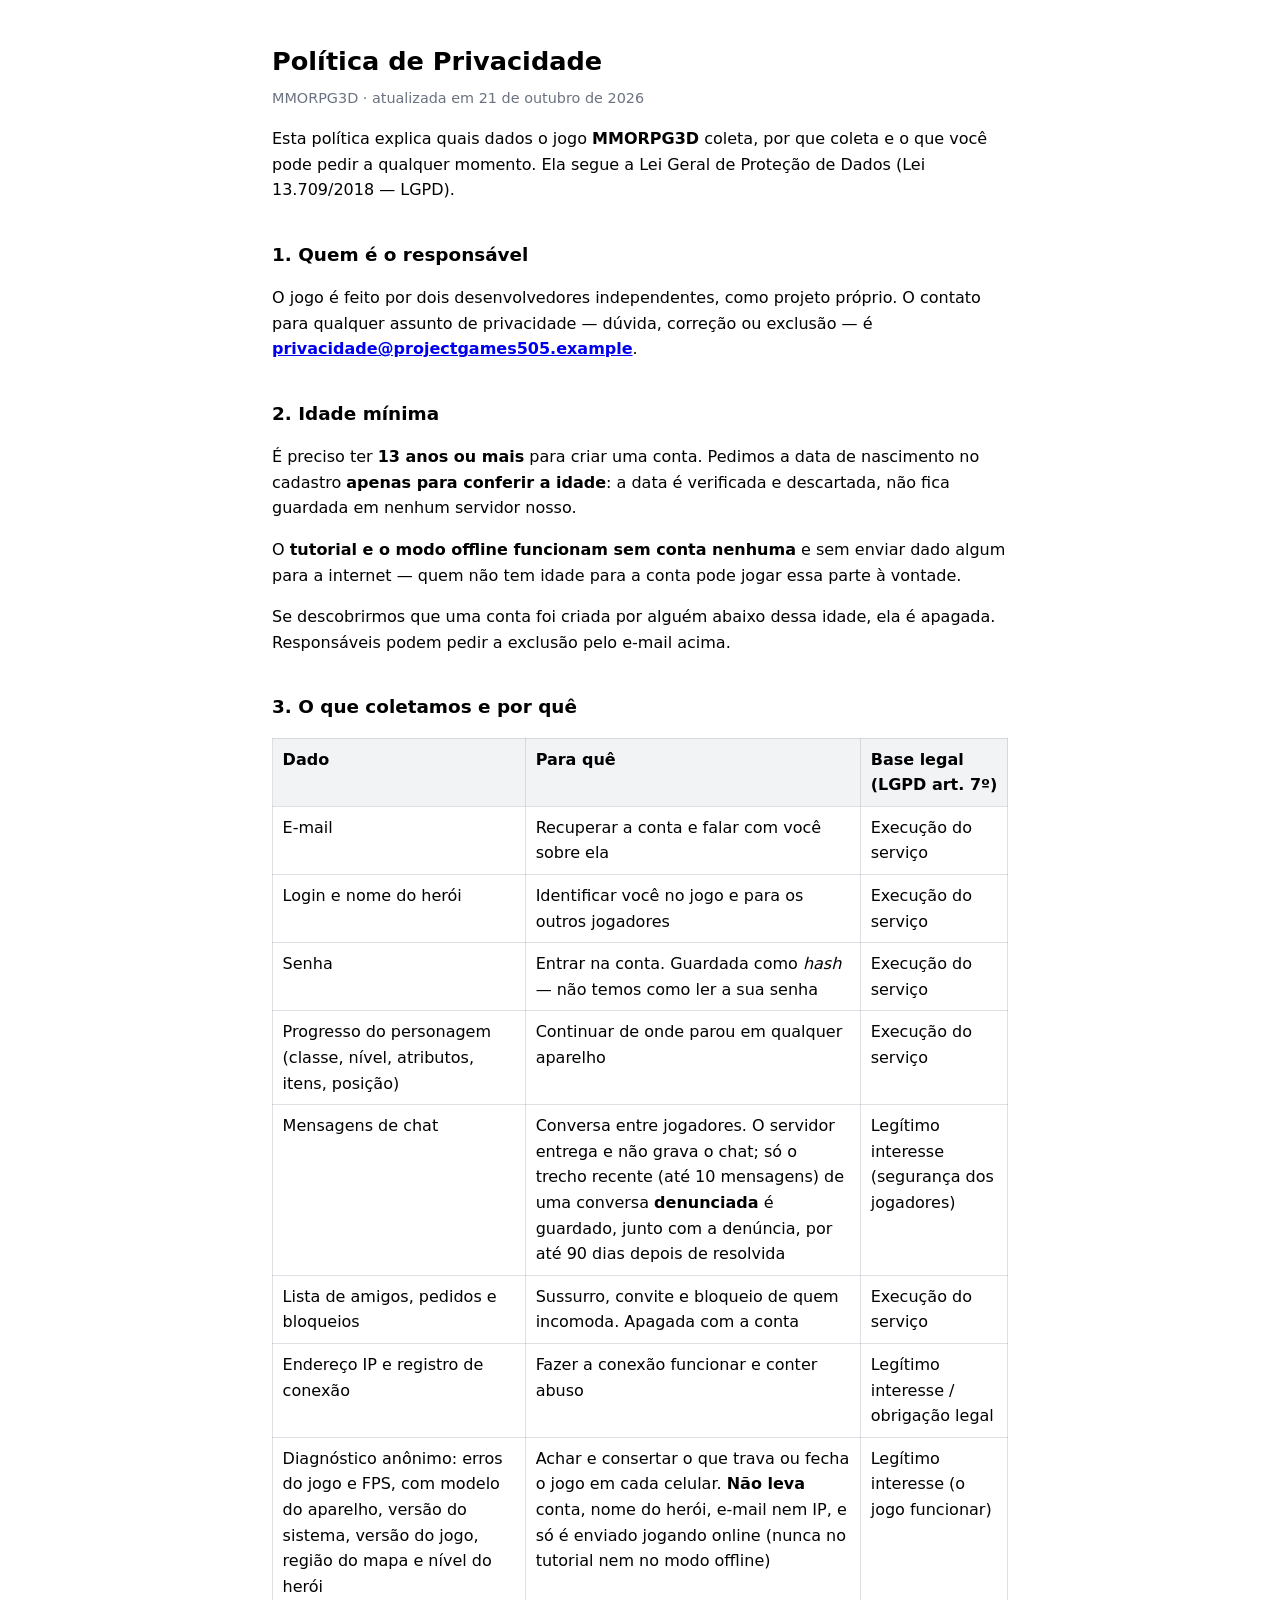
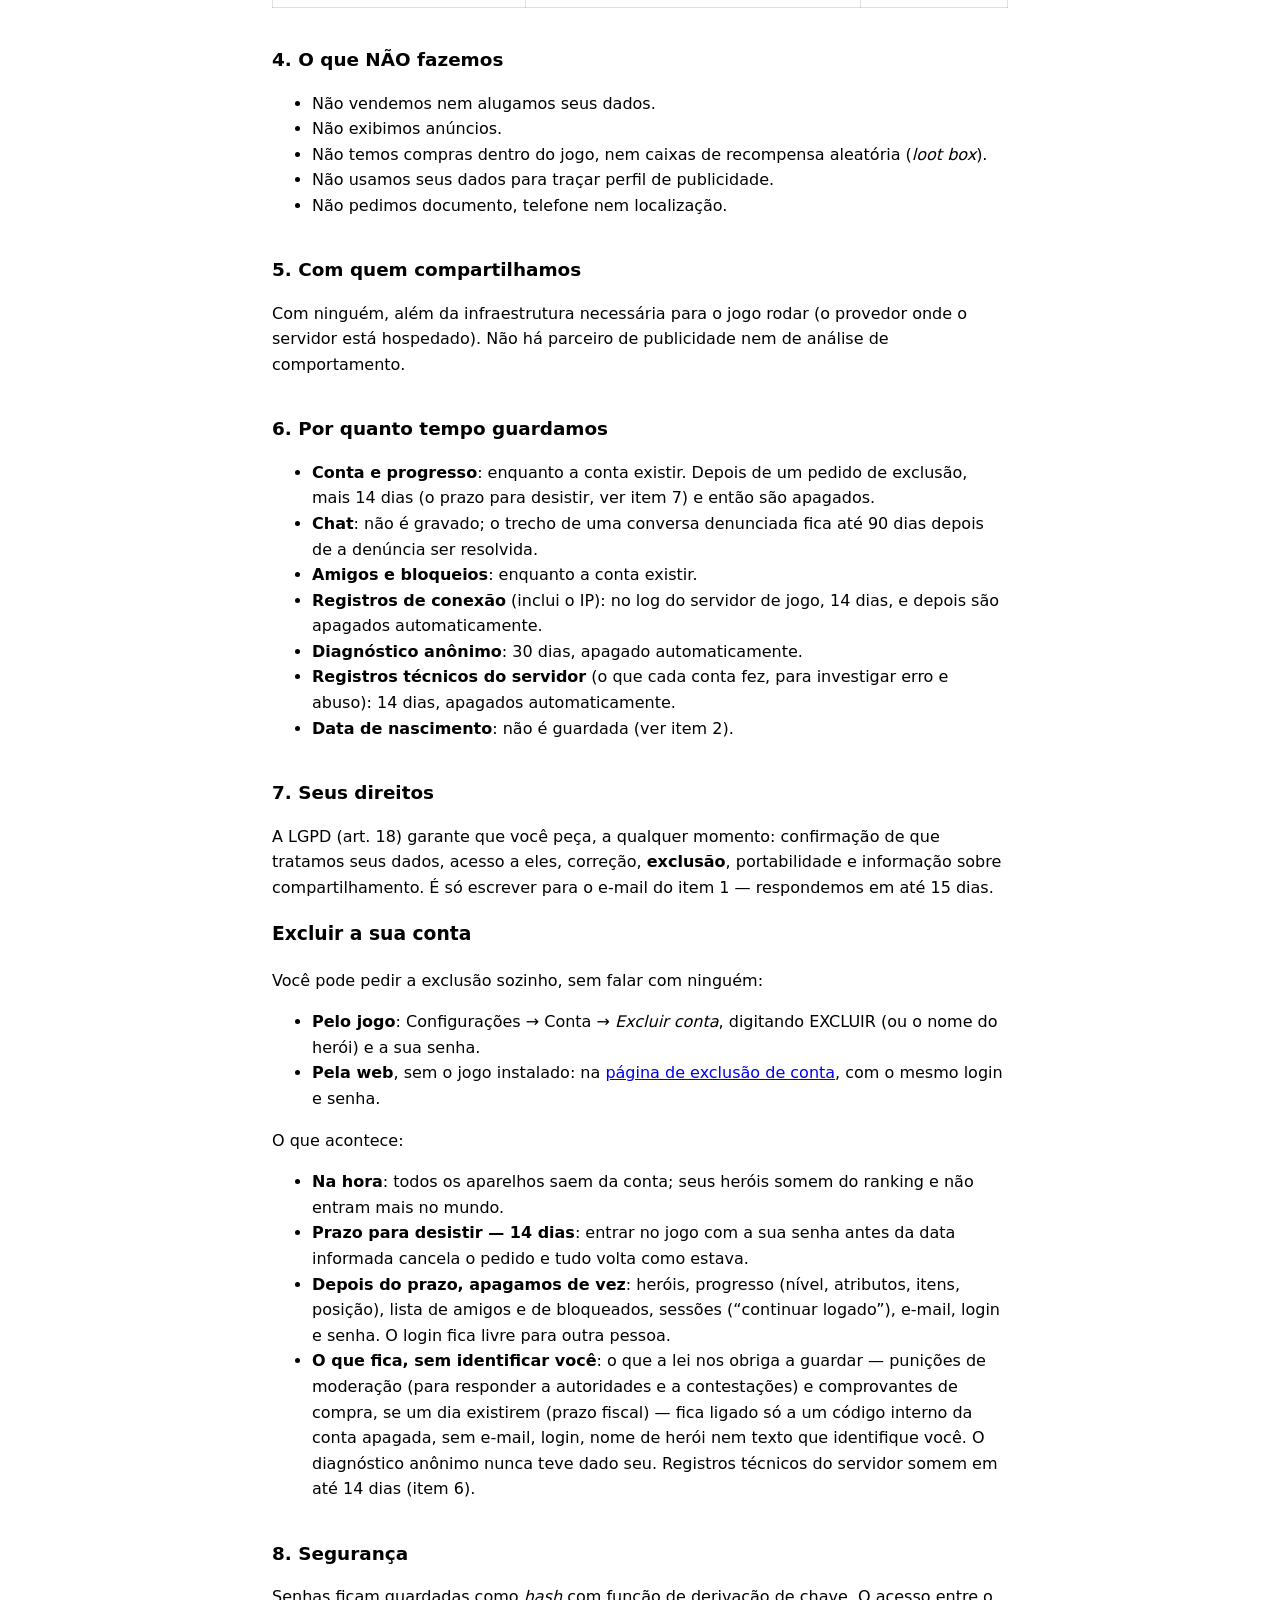
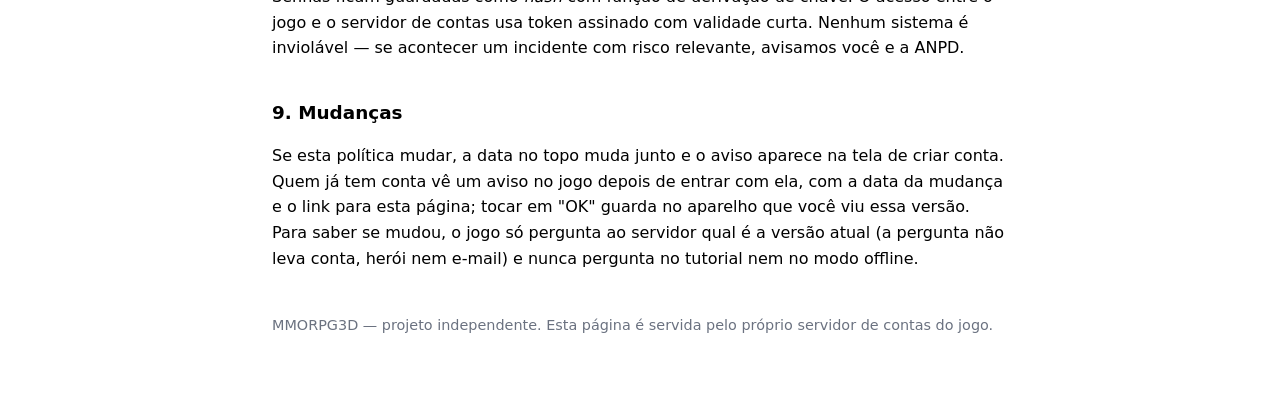
==== privacidade.html @ bf6a7ee8 "site: sincroniza com o repo do jogo (2026-10-24 00:11)" ====
<!doctype html>
<html lang="pt-BR">
<head>
<meta charset="utf-8">
<meta name="viewport" content="width=device-width, initial-scale=1">
<title>Política de Privacidade — MMORPG3D</title>
<style>
  :root { color-scheme: light dark; }
  body { margin: 0 auto; padding: 24px 16px 64px; max-width: 46rem;
         font: 16px/1.6 system-ui, -apple-system, "Segoe UI", Roboto, sans-serif; }
  h1 { font-size: 1.6rem; margin-bottom: .2em; }
  h2 { font-size: 1.15rem; margin-top: 2em; }
  .atualizado { color: #6b7280; font-size: .9rem; margin-top: 0; }
  table { border-collapse: collapse; width: 100%; margin: 1em 0; }
  th, td { border: 1px solid #9ca3af55; padding: .5em .6em; text-align: left; vertical-align: top; }
  th { background: #9ca3af22; }
  code { background: #9ca3af22; padding: .1em .3em; border-radius: 3px; }
  footer { margin-top: 3em; font-size: .9rem; color: #6b7280; }
</style>
</head>
<body>

<h1>Política de Privacidade</h1>
<p class="atualizado">MMORPG3D · atualizada em 21 de outubro de 2026</p>

<p>Esta política explica quais dados o jogo <strong>MMORPG3D</strong> coleta, por que coleta e o
que você pode pedir a qualquer momento. Ela segue a Lei Geral de Proteção de Dados
(Lei 13.709/2018 — LGPD).</p>

<h2>1. Quem é o responsável</h2>
<p>O jogo é feito por dois desenvolvedores independentes, como projeto próprio. O contato para
qualquer assunto de privacidade — dúvida, correção ou exclusão — é
<strong><a href="mailto:privacidade@projectgames505.example">privacidade@projectgames505.example</a></strong>.</p>

<h2>2. Idade mínima</h2>
<p>É preciso ter <strong>13 anos ou mais</strong> para criar uma conta. Pedimos a data de
nascimento no cadastro <strong>apenas para conferir a idade</strong>: a data é verificada e
descartada, não fica guardada em nenhum servidor nosso.</p>
<p>O <strong>tutorial e o modo offline funcionam sem conta nenhuma</strong> e sem enviar dado
algum para a internet — quem não tem idade para a conta pode jogar essa parte à vontade.</p>
<p>Se descobrirmos que uma conta foi criada por alguém abaixo dessa idade, ela é apagada.
Responsáveis podem pedir a exclusão pelo e-mail acima.</p>

<h2>3. O que coletamos e por quê</h2>
<table>
  <tr><th>Dado</th><th>Para quê</th><th>Base legal (LGPD art. 7º)</th></tr>
  <tr><td>E-mail</td><td>Recuperar a conta e falar com você sobre ela</td><td>Execução do serviço</td></tr>
  <tr><td>Login e nome do herói</td><td>Identificar você no jogo e para os outros jogadores</td><td>Execução do serviço</td></tr>
  <tr><td>Senha</td><td>Entrar na conta. Guardada como <em>hash</em> — não temos como ler a sua senha</td><td>Execução do serviço</td></tr>
  <tr><td>Progresso do personagem (classe, nível, atributos, itens, posição)</td><td>Continuar de onde parou em qualquer aparelho</td><td>Execução do serviço</td></tr>
  <tr><td>Mensagens de chat</td><td>Conversa entre jogadores. O servidor entrega e não grava o chat; só o trecho recente (até 10 mensagens) de uma conversa <strong>denunciada</strong> é guardado, junto com a denúncia, por até 90 dias depois de resolvida</td><td>Legítimo interesse (segurança dos jogadores)</td></tr>
  <tr><td>Lista de amigos, pedidos e bloqueios</td><td>Sussurro, convite e bloqueio de quem incomoda. Apagada com a conta</td><td>Execução do serviço</td></tr>
  <tr><td>Endereço IP e registro de conexão</td><td>Fazer a conexão funcionar e conter abuso</td><td>Legítimo interesse / obrigação legal</td></tr>
  <tr><td>Diagnóstico anônimo: erros do jogo e FPS, com modelo do aparelho, versão do sistema, versão do jogo, região do mapa e nível do herói</td><td>Achar e consertar o que trava ou fecha o jogo em cada celular. <strong>Não leva</strong> conta, nome do herói, e-mail nem IP, e só é enviado jogando online (nunca no tutorial nem no modo offline)</td><td>Legítimo interesse (o jogo funcionar)</td></tr>
</table>

<h2>4. O que NÃO fazemos</h2>
<ul>
  <li>Não vendemos nem alugamos seus dados.</li>
  <li>Não exibimos anúncios.</li>
  <li>Não temos compras dentro do jogo, nem caixas de recompensa aleatória (<em>loot box</em>).</li>
  <li>Não usamos seus dados para traçar perfil de publicidade.</li>
  <li>Não pedimos documento, telefone nem localização.</li>
</ul>

<h2>5. Com quem compartilhamos</h2>
<p>Com ninguém, além da infraestrutura necessária para o jogo rodar (o provedor onde o servidor
está hospedado). Não há parceiro de publicidade nem de análise de comportamento.</p>

<h2>6. Por quanto tempo guardamos</h2>
<ul>
  <li><strong>Conta e progresso</strong>: enquanto a conta existir. Depois de um pedido de exclusão, mais 14 dias
  (o prazo para desistir, ver item 7) e então são apagados.</li>
  <li><strong>Chat</strong>: não é gravado; o trecho de uma conversa denunciada fica até 90 dias depois de a denúncia ser resolvida.</li>
  <li><strong>Amigos e bloqueios</strong>: enquanto a conta existir.</li>
  <li><strong>Registros de conexão</strong> (inclui o IP): no log do servidor de jogo, 14 dias, e depois são apagados automaticamente.</li>
  <li><strong>Diagnóstico anônimo</strong>: 30 dias, apagado automaticamente.</li>
  <li><strong>Registros técnicos do servidor</strong> (o que cada conta fez, para investigar erro e abuso): 14 dias, apagados automaticamente.</li>
  <li><strong>Data de nascimento</strong>: não é guardada (ver item 2).</li>
</ul>

<h2>7. Seus direitos</h2>
<p>A LGPD (art. 18) garante que você peça, a qualquer momento: confirmação de que tratamos seus
dados, acesso a eles, correção, <strong>exclusão</strong>, portabilidade e informação sobre
compartilhamento. É só escrever para o e-mail do item 1 — respondemos em até 15 dias.</p>

<h3>Excluir a sua conta</h3>
<p>Você pode pedir a exclusão sozinho, sem falar com ninguém:</p>
<ul>
  <li><strong>Pelo jogo</strong>: Configurações → Conta → <em>Excluir conta</em>, digitando EXCLUIR (ou o nome do herói) e a sua senha.</li>
  <li><strong>Pela web</strong>, sem o jogo instalado: na <a href="/excluir-conta.html">página de exclusão de conta</a>, com o mesmo login e senha.</li>
</ul>
<p>O que acontece:</p>
<ul>
  <li><strong>Na hora</strong>: todos os aparelhos saem da conta; seus heróis somem do ranking e não entram mais no mundo.</li>
  <li><strong>Prazo para desistir — 14 dias</strong>: entrar no jogo com a sua senha antes da data informada cancela o pedido e tudo volta como estava.</li>
  <li><strong>Depois do prazo, apagamos de vez</strong>: heróis, progresso (nível, atributos, itens, posição), lista de amigos e de
  bloqueados, sessões (“continuar logado”), e-mail, login e senha. O login fica livre para outra pessoa.</li>
  <li><strong>O que fica, sem identificar você</strong>: o que a lei nos obriga a guardar — punições de moderação (para responder
  a autoridades e a contestações) e comprovantes de compra, se um dia existirem (prazo fiscal) —
  fica ligado só a um código interno da conta apagada, sem e-mail, login, nome de herói nem texto que identifique você.
  O diagnóstico anônimo nunca teve dado seu. Registros técnicos do servidor somem em até 14 dias (item 6).</li>
</ul>

<h2>8. Segurança</h2>
<p>Senhas ficam guardadas como <em>hash</em> com função de derivação de chave. O acesso entre o
jogo e o servidor de contas usa token assinado com validade curta. Nenhum sistema é
inviolável — se acontecer um incidente com risco relevante, avisamos você e a ANPD.</p>

<h2>9. Mudanças</h2>
<p>Se esta política mudar, a data no topo muda junto e o aviso aparece na tela de criar conta. Quem já tem conta vê um aviso no jogo depois de entrar com ela, com a data da mudança e o link para esta página; tocar em "OK" guarda no aparelho que você viu essa versão. Para saber se mudou, o jogo só pergunta ao servidor qual é a versão atual (a pergunta não leva conta, herói nem e-mail) e nunca pergunta no tutorial nem no modo offline.</p>

<footer>MMORPG3D — projeto independente. Esta página é servida pelo próprio servidor de contas do jogo.</footer>
</body>
</html>
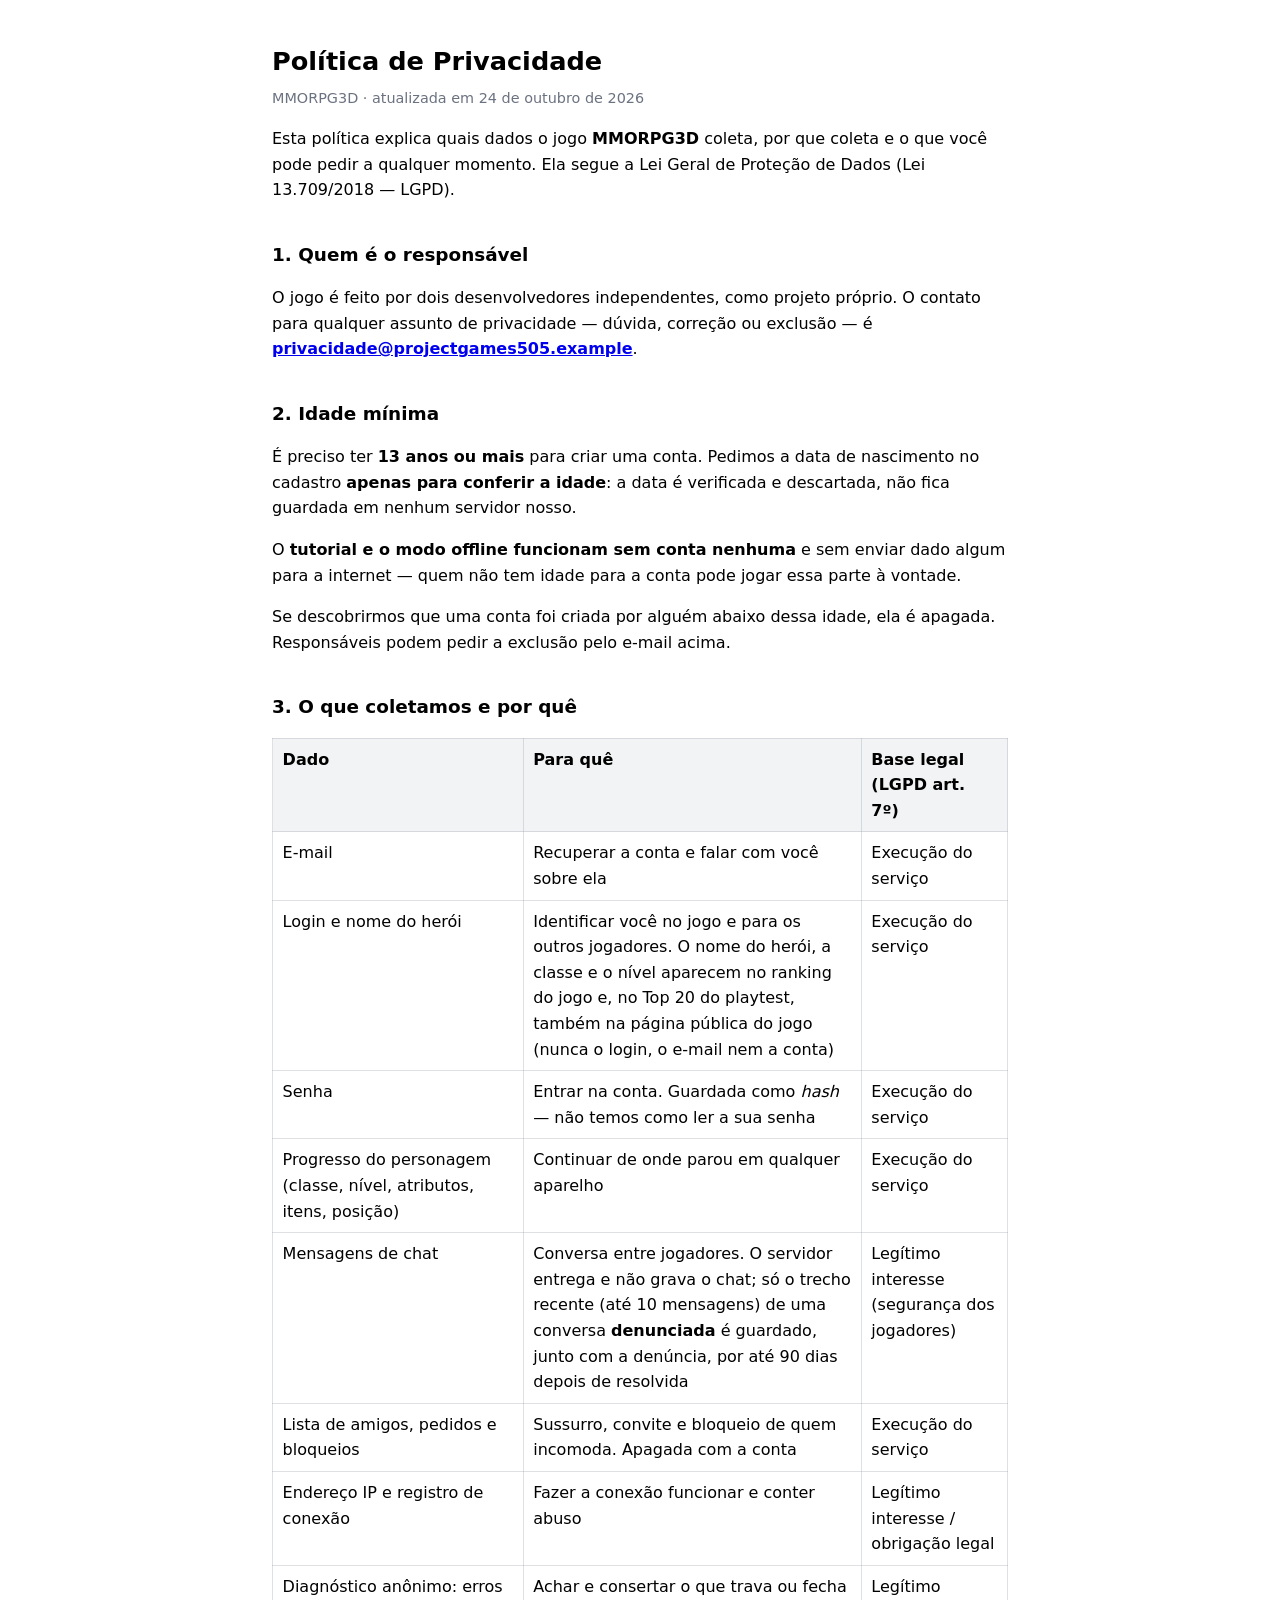
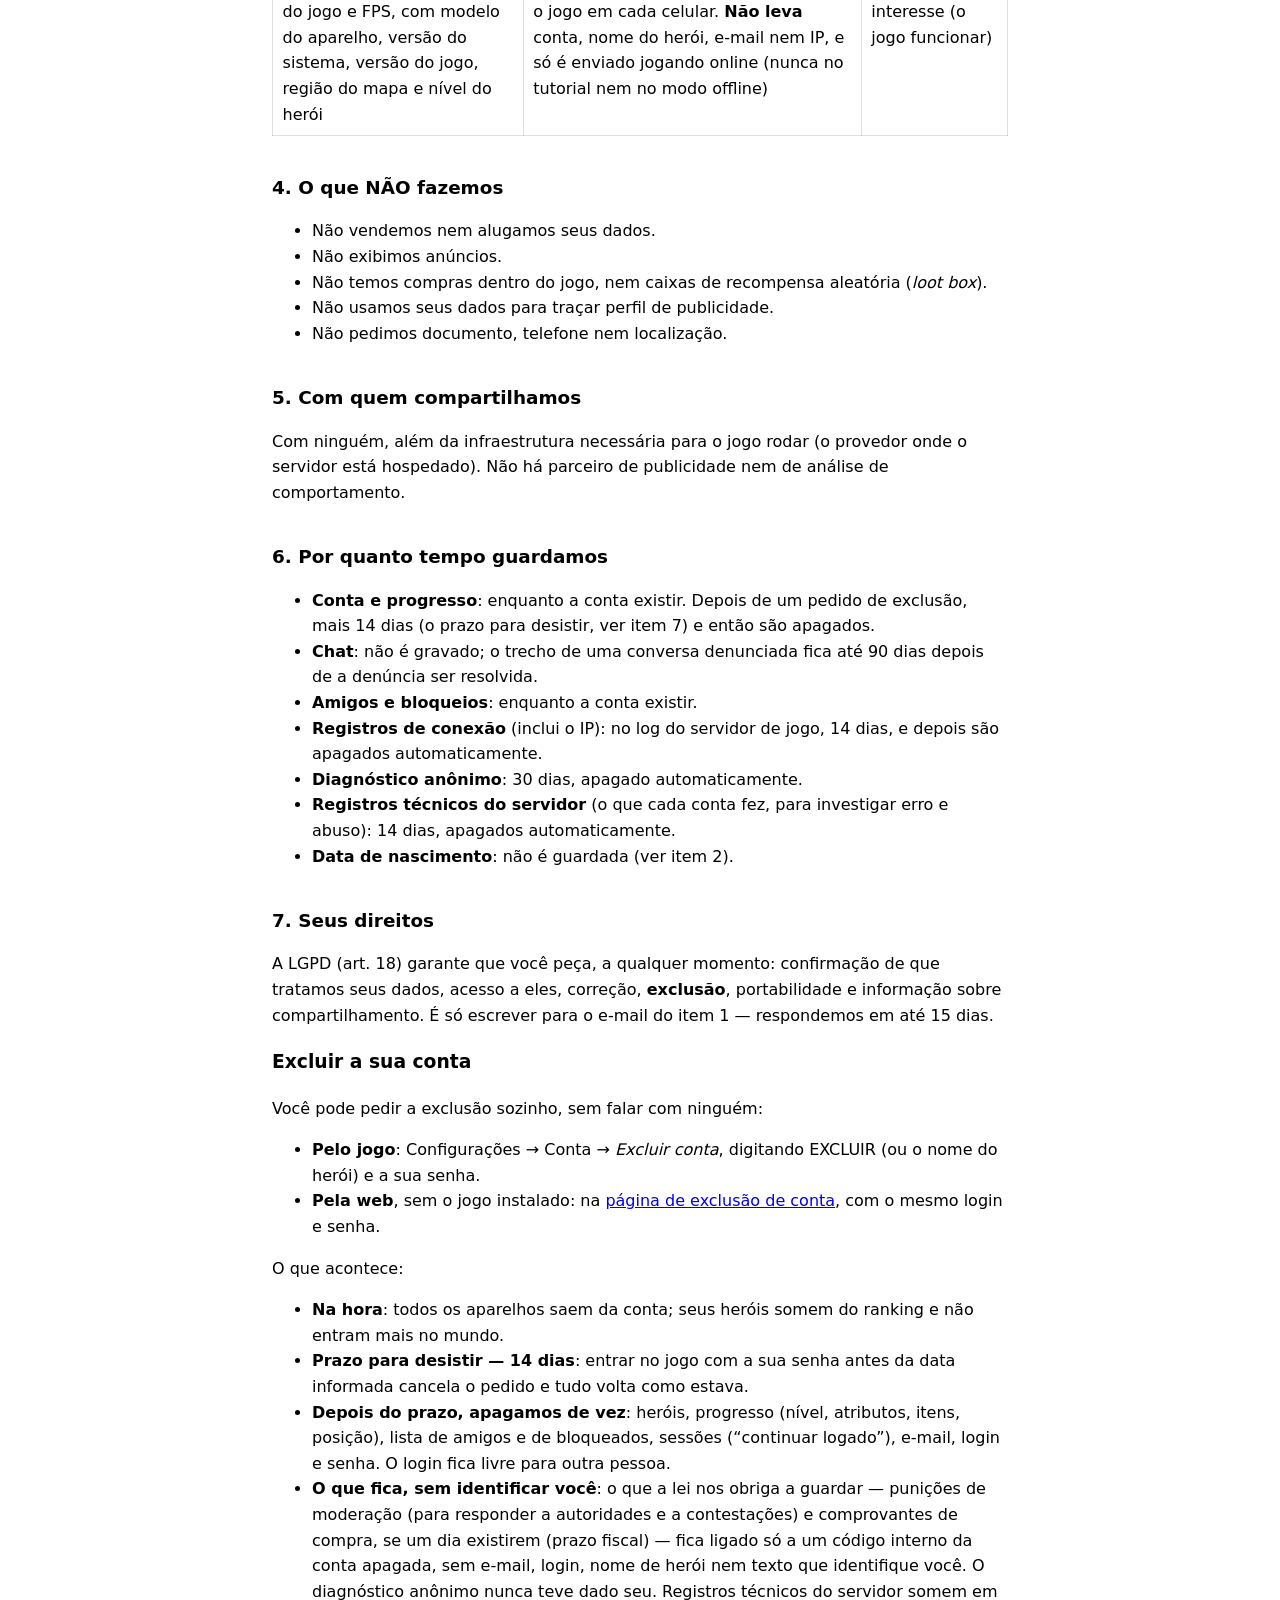
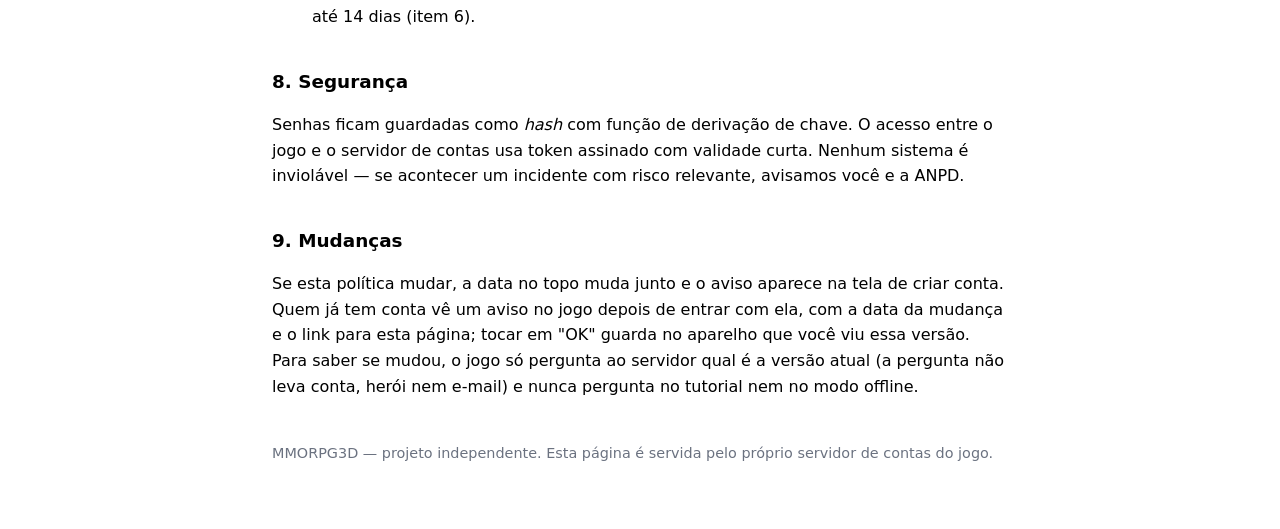
==== commit 540aa0f9: "site: sincroniza com o repo do jogo (2026-10-24 13:43)" ====
--- a/privacidade.html
+++ b/privacidade.html
@@ -21,7 +21,7 @@
 <body>
 
 <h1>Política de Privacidade</h1>
-<p class="atualizado">MMORPG3D · atualizada em 21 de outubro de 2026</p>
+<p class="atualizado">MMORPG3D · atualizada em 24 de outubro de 2026</p>
 
 <p>Esta política explica quais dados o jogo <strong>MMORPG3D</strong> coleta, por que coleta e o
 que você pode pedir a qualquer momento. Ela segue a Lei Geral de Proteção de Dados
@@ -45,7 +45,7 @@
 <table>
   <tr><th>Dado</th><th>Para quê</th><th>Base legal (LGPD art. 7º)</th></tr>
   <tr><td>E-mail</td><td>Recuperar a conta e falar com você sobre ela</td><td>Execução do serviço</td></tr>
-  <tr><td>Login e nome do herói</td><td>Identificar você no jogo e para os outros jogadores</td><td>Execução do serviço</td></tr>
+  <tr><td>Login e nome do herói</td><td>Identificar você no jogo e para os outros jogadores. O nome do herói, a classe e o nível aparecem no ranking do jogo e, no Top 20 do playtest, também na página pública do jogo (nunca o login, o e-mail nem a conta)</td><td>Execução do serviço</td></tr>
   <tr><td>Senha</td><td>Entrar na conta. Guardada como <em>hash</em> — não temos como ler a sua senha</td><td>Execução do serviço</td></tr>
   <tr><td>Progresso do personagem (classe, nível, atributos, itens, posição)</td><td>Continuar de onde parou em qualquer aparelho</td><td>Execução do serviço</td></tr>
   <tr><td>Mensagens de chat</td><td>Conversa entre jogadores. O servidor entrega e não grava o chat; só o trecho recente (até 10 mensagens) de uma conversa <strong>denunciada</strong> é guardado, junto com a denúncia, por até 90 dias depois de resolvida</td><td>Legítimo interesse (segurança dos jogadores)</td></tr>
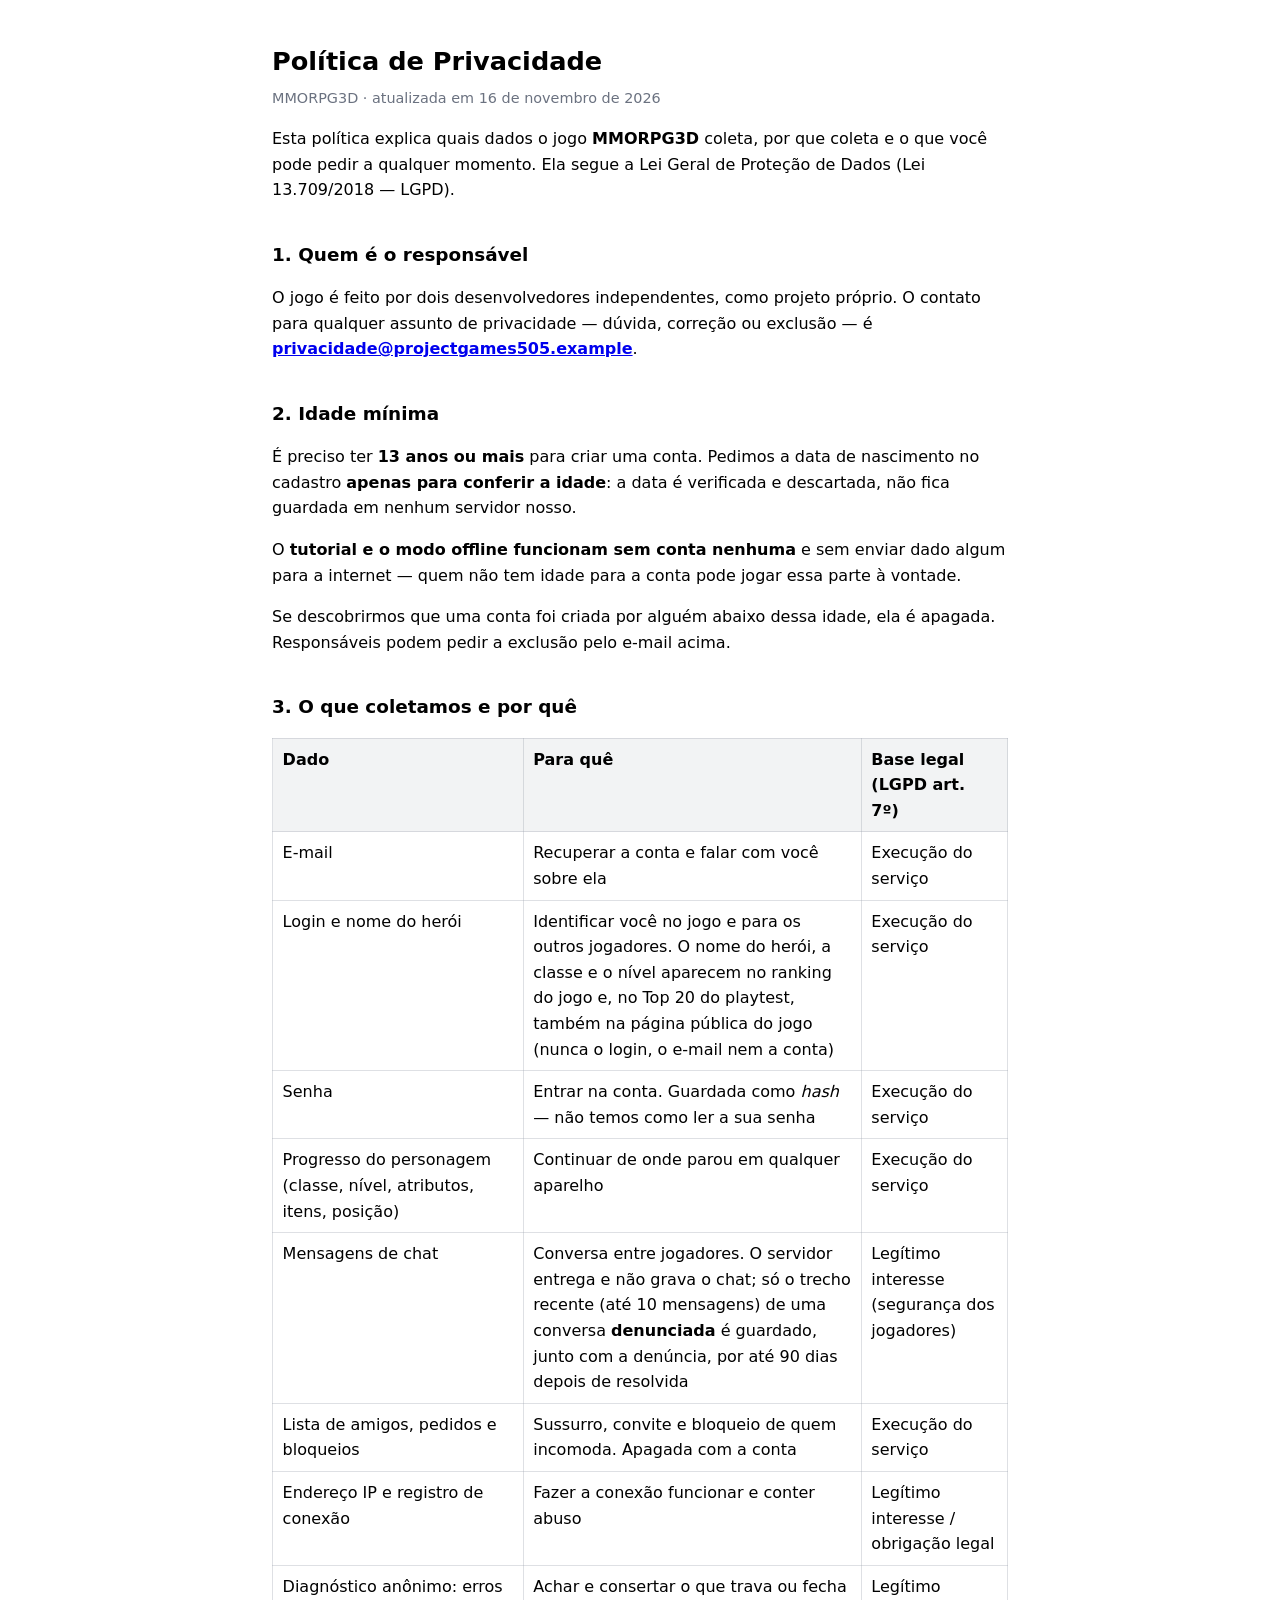
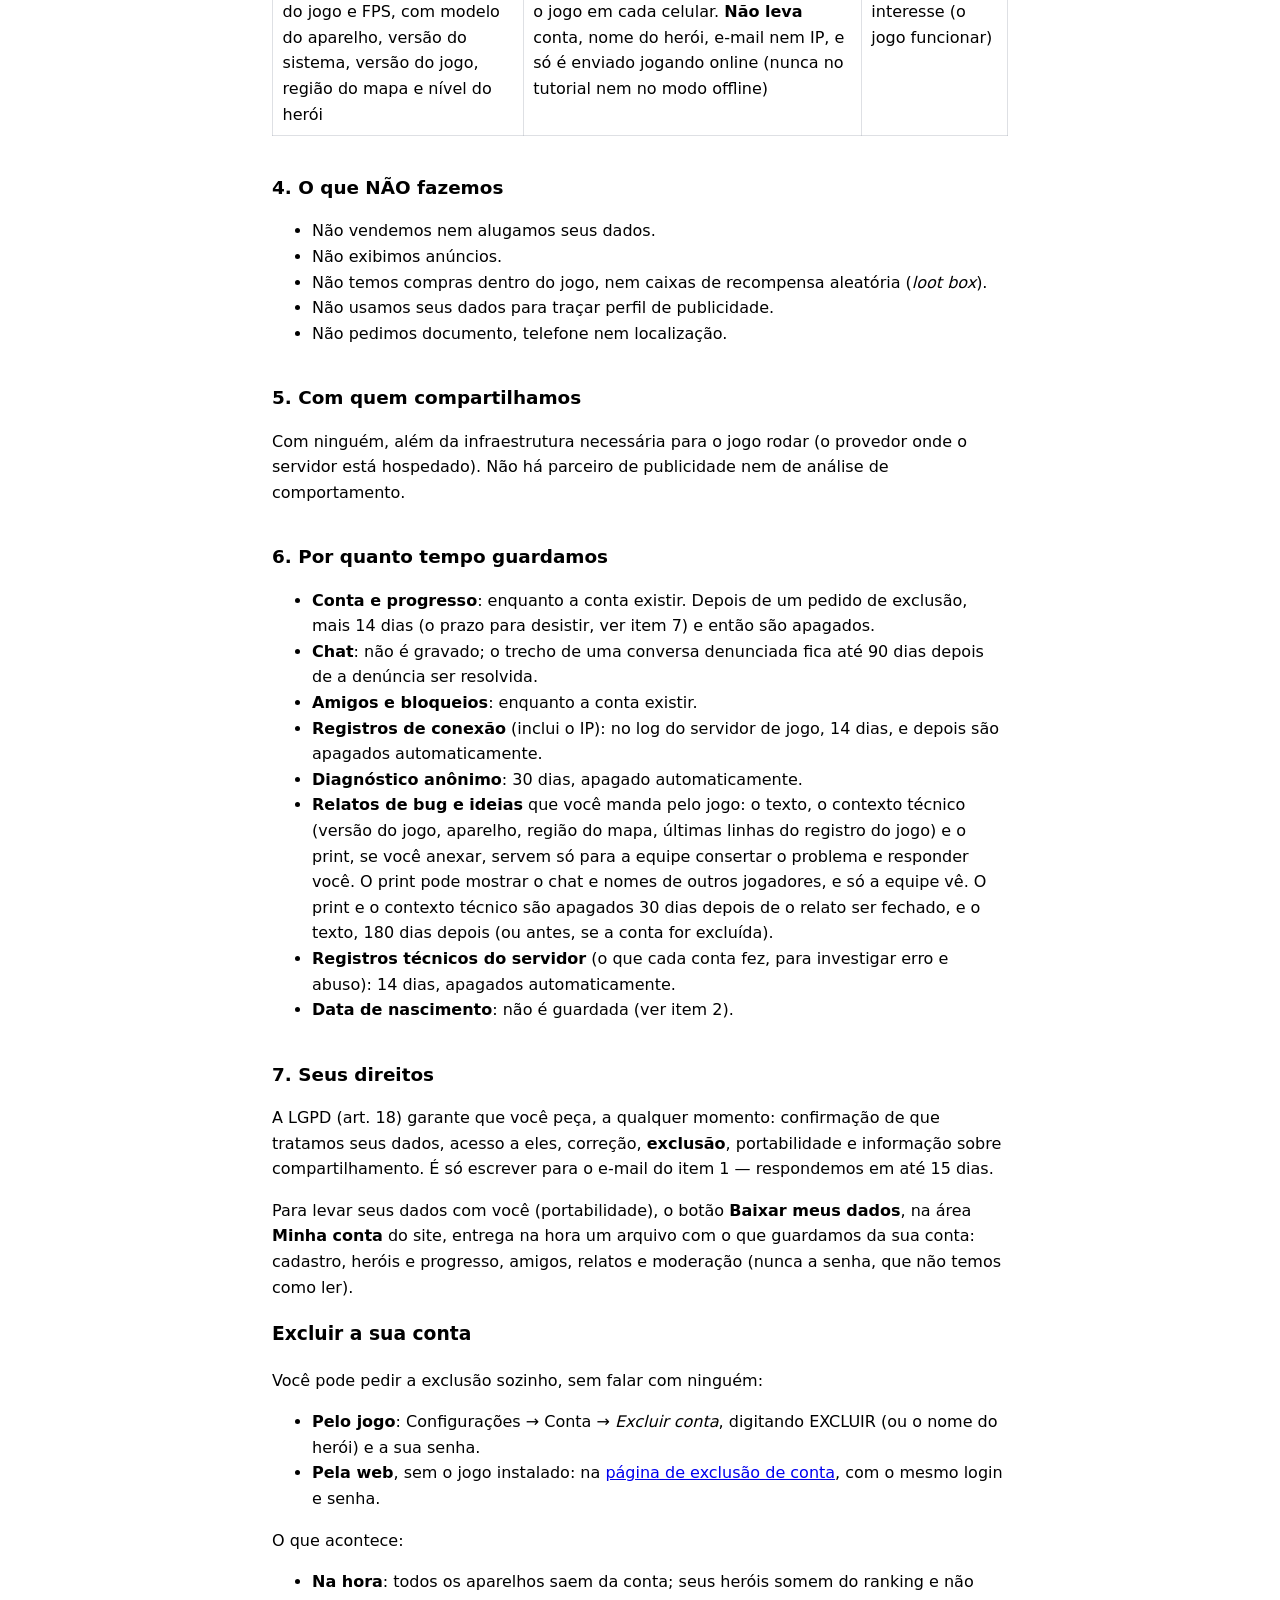
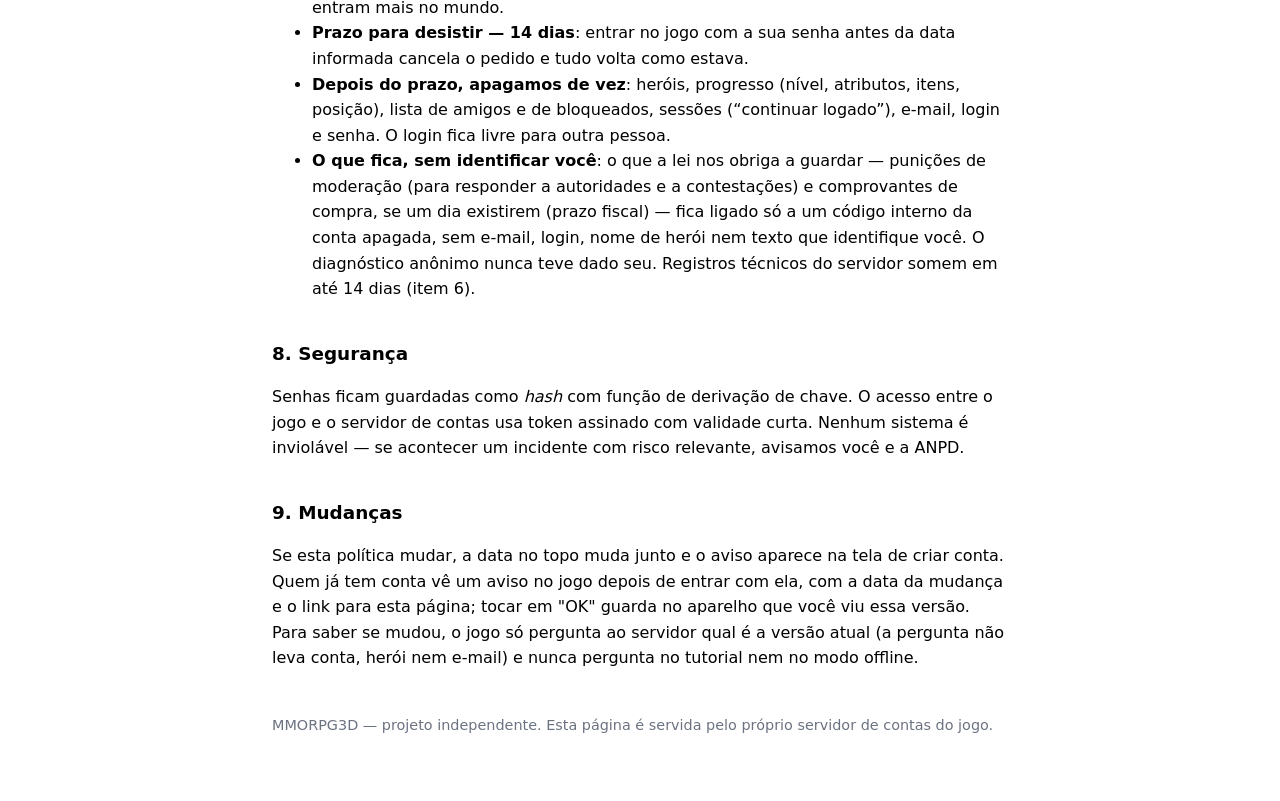
==== commit a9b33d9c: "site: sincroniza com o repo do jogo (2026-11-19 06:53)" ====
--- a/privacidade.html
+++ b/privacidade.html
@@ -21,7 +21,7 @@
 <body>
 
 <h1>Política de Privacidade</h1>
-<p class="atualizado">MMORPG3D · atualizada em 24 de outubro de 2026</p>
+<p class="atualizado">MMORPG3D · atualizada em 16 de novembro de 2026</p>
 
 <p>Esta política explica quais dados o jogo <strong>MMORPG3D</strong> coleta, por que coleta e o
 que você pode pedir a qualquer momento. Ela segue a Lei Geral de Proteção de Dados
@@ -75,6 +75,10 @@
   <li><strong>Amigos e bloqueios</strong>: enquanto a conta existir.</li>
   <li><strong>Registros de conexão</strong> (inclui o IP): no log do servidor de jogo, 14 dias, e depois são apagados automaticamente.</li>
   <li><strong>Diagnóstico anônimo</strong>: 30 dias, apagado automaticamente.</li>
+  <li><strong>Relatos de bug e ideias</strong> que você manda pelo jogo: o texto, o contexto técnico (versão do jogo, aparelho,
+  região do mapa, últimas linhas do registro do jogo) e o print, se você anexar, servem só para a equipe consertar o problema
+  e responder você. O print pode mostrar o chat e nomes de outros jogadores, e só a equipe vê. O print e o contexto técnico
+  são apagados 30 dias depois de o relato ser fechado, e o texto, 180 dias depois (ou antes, se a conta for excluída).</li>
   <li><strong>Registros técnicos do servidor</strong> (o que cada conta fez, para investigar erro e abuso): 14 dias, apagados automaticamente.</li>
   <li><strong>Data de nascimento</strong>: não é guardada (ver item 2).</li>
 </ul>
@@ -83,6 +87,9 @@
 <p>A LGPD (art. 18) garante que você peça, a qualquer momento: confirmação de que tratamos seus
 dados, acesso a eles, correção, <strong>exclusão</strong>, portabilidade e informação sobre
 compartilhamento. É só escrever para o e-mail do item 1 — respondemos em até 15 dias.</p>
+<p>Para levar seus dados com você (portabilidade), o botão <strong>Baixar meus dados</strong>, na área
+<strong>Minha conta</strong> do site, entrega na hora um arquivo com o que guardamos da sua conta: cadastro, heróis e
+progresso, amigos, relatos e moderação (nunca a senha, que não temos como ler).</p>
 
 <h3>Excluir a sua conta</h3>
 <p>Você pode pedir a exclusão sozinho, sem falar com ninguém:</p>
